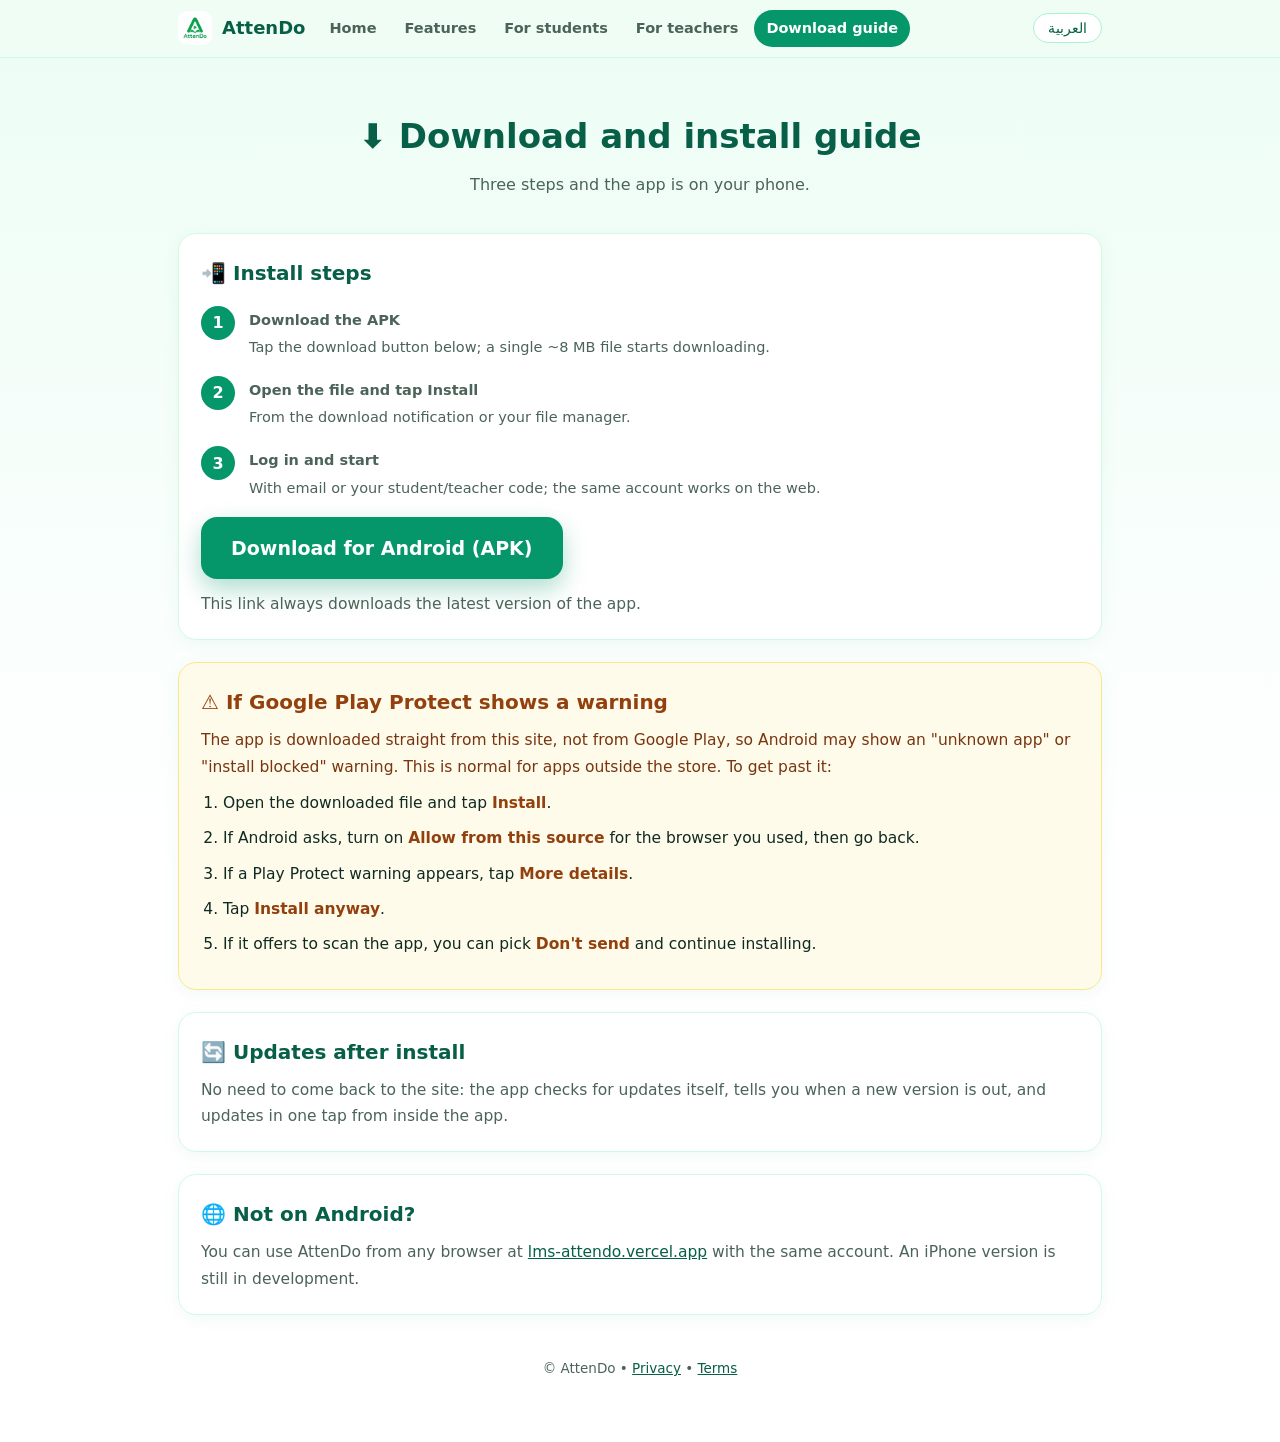
==== download.html @ b5627532 "Add download page" ====
<!DOCTYPE html>
<html lang="ar" dir="rtl">
<head>
<meta charset="UTF-8">
<meta name="viewport" content="width=device-width, initial-scale=1">
<title>دليل تحميل AttenDo | التثبيت خطوة بخطوة</title>
<meta name="description" content="خطوات تحميل وتثبيت تطبيق أتيندو على أندرويد، وتخطي تحذير Play Protect. Step-by-step AttenDo Android install guide.">
<meta name="theme-color" content="#059669">
<link rel="icon" href="[data-uri]">
<link rel="stylesheet" href="assets/style.css">
</head>
<body>
<header class="hdr"><div class="bar">
  <a class="brand" href="index.html"><img src="[data-uri]" alt="AttenDo"><span>AttenDo</span></a>
  <nav class="nav">
    <a href="index.html"><span data-l="ar">الرئيسية</span><span data-l="en">Home</span></a>
    <a href="features.html"><span data-l="ar">المميزات</span><span data-l="en">Features</span></a>
    <a href="student.html"><span data-l="ar">للطالب</span><span data-l="en">For students</span></a>
    <a href="teacher.html"><span data-l="ar">للمعلم</span><span data-l="en">For teachers</span></a>
    <a href="download.html"><span data-l="ar">دليل التحميل</span><span data-l="en">Download guide</span></a>
  </nav>
  <button class="lang" id="lang" type="button">English</button>
</div></header>

<div class="wrap">
  <div class="pgh">
    <h1>⬇️ <span data-l="ar">دليل التحميل والتثبيت</span><span data-l="en">Download and install guide</span></h1>
    <p><span data-l="ar">ثلاث خطوات ويكون التطبيق على موبايلك.</span><span data-l="en">Three steps and the app is on your phone.</span></p>
  </div>

  <section class="card" style="margin-top:26px">
    <h2>📲 <span data-l="ar">خطوات التثبيت</span><span data-l="en">Install steps</span></h2>
    <div class="step"><div class="n">1</div><div class="t">
      <b><span data-l="ar">حمّل ملف APK</span><span data-l="en">Download the APK</span></b>
      <span><span data-l="ar">اضغط زر التحميل تحت، وهيبدأ تنزيل ملف واحد حوالي 8 ميجا.</span><span data-l="en">Tap the download button below; a single ~8 MB file starts downloading.</span></span>
    </div></div>
    <div class="step"><div class="n">2</div><div class="t">
      <b><span data-l="ar">افتح الملف واضغط تثبيت</span><span data-l="en">Open the file and tap Install</span></b>
      <span><span data-l="ar">من إشعارات التحميل أو من مدير الملفات.</span><span data-l="en">From the download notification or your file manager.</span></span>
    </div></div>
    <div class="step"><div class="n">3</div><div class="t">
      <b><span data-l="ar">سجّل دخولك وابدأ</span><span data-l="en">Log in and start</span></b>
      <span><span data-l="ar">بالبريد أو بكود الطالب/المعلم، ونفس الحساب يعمل على المتصفح.</span><span data-l="en">With email or your student/teacher code; the same account works on the web.</span></span>
    </div></div>
    <div class="cta-row" style="justify-content:flex-start;margin-top:10px">
      <a class="btn" href="https://github.com/edumahmoud/attendo-releases/releases/latest/download/AttenDo.apk" rel="noopener">
        <span data-l="ar">تحميل للأندرويد (APK)</span><span data-l="en">Download for Android (APK)</span>
      </a>
    </div>
    <p class="meta" style="text-align:start"><span data-l="ar">الرابط دايمًا بينزّل آخر إصدار من التطبيق.</span><span data-l="en">This link always downloads the latest version of the app.</span></p>
  </section>

  <section class="card warn">
    <h2>⚠️ <span data-l="ar">لو ظهرت رسالة من Google Play Protect</span><span data-l="en">If Google Play Protect shows a warning</span></h2>
    <p><span data-l="ar">التطبيق بيتحمل مباشرة من الموقع مش من متجر Google Play، فأندرويد ممكن يعرض تحذير "تطبيق غير معروف" أو "تم حظر التثبيت". ده طبيعي لأي تطبيق خارج المتجر ولا يعني إن فيه مشكلة. خطوات التخطي:</span><span data-l="en">The app is downloaded straight from this site, not from Google Play, so Android may show an "unknown app" or "install blocked" warning. This is normal for apps outside the store. To get past it:</span></p>
    <ol data-l="ar">
      <li>افتح الملف بعد التحميل واضغط <b>تثبيت</b>.</li>
      <li>لو طلب أندرويد السماح، فعّل <b>السماح من هذا المصدر</b> (للمتصفح اللي حمّلت منه) ثم ارجع.</li>
      <li>لو ظهر تحذير Play Protect، اضغط <b>مزيد من التفاصيل</b> (More details).</li>
      <li>اضغط <b>التثبيت على أي حال</b> (Install anyway).</li>
      <li>لو ظهر "فحص التطبيق"، ممكن تختار <b>عدم الإرسال</b> (Don't send) ثم تكمل التثبيت.</li>
    </ol>
    <ol data-l="en">
      <li>Open the downloaded file and tap <b>Install</b>.</li>
      <li>If Android asks, turn on <b>Allow from this source</b> for the browser you used, then go back.</li>
      <li>If a Play Protect warning appears, tap <b>More details</b>.</li>
      <li>Tap <b>Install anyway</b>.</li>
      <li>If it offers to scan the app, you can pick <b>Don't send</b> and continue installing.</li>
    </ol>
  </section>

  <section class="card">
    <h2>🔄 <span data-l="ar">التحديثات بعد التثبيت</span><span data-l="en">Updates after install</span></h2>
    <p><span data-l="ar">مش هتحتاج ترجع للموقع كل مرة: التطبيق بيفحص التحديثات بنفسه وبيبلغك لما يبقى فيه إصدار جديد، والتحديث بضغطة واحدة من داخل التطبيق.</span><span data-l="en">No need to come back to the site: the app checks for updates itself, tells you when a new version is out, and updates in one tap from inside the app.</span></p>
  </section>

  <section class="card">
    <h2>🌐 <span data-l="ar">مش أندرويد؟</span><span data-l="en">Not on Android?</span></h2>
    <p><span data-l="ar">تقدر تستخدم أتيندو من أي متصفح على <a href="https://lms-attendo.vercel.app">lms-attendo.vercel.app</a> بنفس الحساب. نسخة الآيفون لسه تحت التطوير.</span><span data-l="en">You can use AttenDo from any browser at <a href="https://lms-attendo.vercel.app">lms-attendo.vercel.app</a> with the same account. An iPhone version is still in development.</span></p>
  </section>

  <footer>
    <span data-l="ar">© AttenDo أتيندو • <a href="https://lms-attendo.vercel.app/privacy">الخصوصية</a> • <a href="https://lms-attendo.vercel.app/terms">الشروط</a></span>
    <span data-l="en">© AttenDo • <a href="https://lms-attendo.vercel.app/privacy">Privacy</a> • <a href="https://lms-attendo.vercel.app/terms">Terms</a></span>
  </footer>
</div>
<script src="assets/site.js"></script>
</body>
</html>
---- assets/style.css ----
*{box-sizing:border-box;margin:0;padding:0}
:root{--g:#059669;--gd:#065f46;--bl:#0369a1;--bg:#f0fdf4;--ink:#0f2a22;--mut:#4b6358;--line:#d1fae5}
body{font-family:system-ui,-apple-system,"Segoe UI",Tahoma,Arial,sans-serif;background:linear-gradient(180deg,#ecfdf5 0%,#fff 60%);color:var(--ink);line-height:1.7;min-height:100vh}
.wrap{max-width:960px;margin:0 auto;padding:16px 18px 60px}
a{color:var(--gd)}

/* header */
.hdr{position:sticky;top:0;z-index:50;background:rgba(240,253,244,.92);backdrop-filter:blur(8px);border-bottom:1px solid var(--line)}
.hdr .bar{max-width:960px;margin:0 auto;padding:10px 18px;display:flex;align-items:center;gap:12px;flex-wrap:wrap}
.brand{display:flex;align-items:center;gap:10px;font-weight:800;color:var(--gd);text-decoration:none;font-size:18px}
.brand img{width:34px;height:34px;border-radius:9px}
.nav{display:flex;gap:4px;flex:1;overflow-x:auto;scrollbar-width:none}
.nav::-webkit-scrollbar{display:none}
.nav a{white-space:nowrap;text-decoration:none;color:var(--mut);font-weight:600;font-size:14.5px;padding:6px 12px;border-radius:999px}
.nav a.on{background:var(--g);color:#fff}
.nav a:not(.on):hover{background:#d1fae5;color:var(--gd)}
.lang{border:1px solid #a7f3d0;background:#fff;color:var(--gd);border-radius:999px;padding:6px 14px;font-size:14px;cursor:pointer;flex:none}

/* hero */
.hero{text-align:center;padding:40px 0 22px}
.hero img{width:108px;height:108px;border-radius:26px;box-shadow:0 14px 34px rgba(5,150,105,.28)}
h1{font-size:34px;margin:16px 0 6px;color:var(--gd)}
.sub{color:var(--mut);font-size:17px;max-width:560px;margin:0 auto 24px}
.btn{display:inline-flex;align-items:center;gap:12px;background:var(--g);color:#fff;text-decoration:none;font-weight:700;font-size:19px;padding:15px 30px;border-radius:16px;box-shadow:0 10px 24px rgba(5,150,105,.32);transition:transform .15s,background .15s;border:0;cursor:pointer}
.btn:hover{background:var(--gd);transform:translateY(-2px)}
.btn svg{width:26px;height:26px;fill:#fff;flex:none}
.btn.ghost{background:#fff;color:var(--gd);border:2px solid var(--g);box-shadow:none;font-size:16px;padding:12px 22px}
.btn.ghost:hover{background:#ecfdf5}
.meta{color:var(--mut);font-size:14px;margin-top:12px}
.cta-row{display:flex;gap:12px;justify-content:center;flex-wrap:wrap;margin-top:26px}

/* generic cards & sections */
.card{background:#fff;border:1px solid var(--line);border-radius:18px;padding:22px;margin-top:22px;box-shadow:0 4px 18px rgba(5,150,105,.06)}
.card h2{font-size:20px;color:var(--gd);margin-bottom:8px}
.card h3{font-size:17px;color:var(--gd);margin:14px 0 4px}
.card p{color:var(--mut);font-size:15.5px}
ol,ul.pad{padding-inline-start:22px;margin-top:10px}
ol li,ul.pad li{margin:9px 0;font-size:15.5px;color:var(--ink)}
ol li b,ul.pad li b{color:var(--gd)}
.warn{background:#fffbeb;border-color:#fde68a}
.warn h2{color:#92400e}
.warn p{color:#78350f}
.warn li b{color:#92400e}
.sec{margin-top:46px}
.sec>h2{font-size:26px;color:var(--gd);text-align:center}
.sec>p.lead{color:var(--mut);text-align:center;max-width:600px;margin:6px auto 22px}
.pgh{padding:34px 0 8px;text-align:center}
.pgh h1{margin-top:0}
.pgh p{color:var(--mut);max-width:620px;margin:6px auto 0}
footer{text-align:center;color:var(--mut);font-size:13.5px;margin-top:40px;line-height:2}

/* i18n */
[data-l]{display:none}
html[lang=ar] [data-l=ar],html[lang=en] [data-l=en]{display:revert}

/* carousel */
.car{position:relative;margin-top:18px}
.car .view{overflow:hidden;border-radius:22px}
.car .track{display:flex;transition:transform .35s ease}
html[dir=rtl] .car .track{direction:ltr}
.car .slide{flex:0 0 100%;padding:4px}
.fcard{background:linear-gradient(135deg,#065f46,#059669);color:#fff;border-radius:20px;padding:30px 26px;min-height:230px;display:flex;flex-direction:column;gap:10px;box-shadow:0 14px 34px rgba(5,150,105,.25);cursor:pointer;border:0;text-align:start;width:100%;font:inherit}
.fcard:hover{filter:brightness(1.06)}
.fcard .ic{font-size:40px}
.fcard h3{font-size:23px}
.fcard p{opacity:.95;font-size:15.5px}
.fcard .more{margin-top:auto;font-weight:700;font-size:14.5px;background:rgba(255,255,255,.18);align-self:flex-start;padding:6px 16px;border-radius:999px}
.car .arr{position:absolute;top:50%;transform:translateY(-50%);width:40px;height:40px;border-radius:50%;border:1px solid var(--line);background:#fff;color:var(--gd);font-size:20px;cursor:pointer;z-index:5;box-shadow:0 4px 12px rgba(5,150,105,.15);display:flex;align-items:center;justify-content:center;line-height:1}
.car .arr:hover{background:#ecfdf5}
.car .prev{inset-inline-start:-6px}
.car .next{inset-inline-end:-6px}
.dots{display:flex;gap:7px;justify-content:center;margin-top:14px}
.dots button{width:9px;height:9px;border-radius:50%;border:0;background:#bbf7d0;cursor:pointer;padding:0}
.dots button.on{background:var(--g);width:24px;border-radius:99px}

/* feature explorer */
.crumbs{display:flex;flex-wrap:wrap;gap:6px;align-items:center;margin:26px 0 4px;font-size:14.5px}
.crumbs button{border:0;background:#fff;color:var(--gd);font-weight:700;cursor:pointer;padding:5px 12px;border-radius:999px;border:1px solid var(--line);font-size:14px}
.crumbs button:hover{background:#ecfdf5}
.crumbs span.sep{color:var(--mut)}
.fnode{margin-top:14px}
.fnode .fhead{background:#fff;border:1px solid var(--line);border-radius:18px;padding:22px;box-shadow:0 4px 18px rgba(5,150,105,.06)}
.fnode .fhead .ic{font-size:34px}
.fnode .fhead h2{font-size:23px;color:var(--gd);margin:6px 0 4px}
.fnode .fhead>p{color:var(--mut);font-size:15.5px}
.fnode .pts{margin:14px 0 0;padding-inline-start:20px}
.fnode .pts li{margin:7px 0;font-size:15px}
.kids{display:grid;grid-template-columns:repeat(auto-fill,minmax(220px,1fr));gap:14px;margin-top:18px}
.kid{background:#fff;border:1px solid var(--line);border-radius:16px;padding:16px;cursor:pointer;font:inherit;text-align:start;transition:border .15s,transform .15s;box-shadow:0 3px 12px rgba(5,150,105,.05)}
.kid:hover{border-color:var(--g);transform:translateY(-2px)}
.kid .ic{font-size:26px}
.kid h4{font-size:16px;color:var(--gd);margin:6px 0 3px}
.kid p{color:var(--mut);font-size:13.5px;line-height:1.55}
.kid .go{color:var(--g);font-weight:700;font-size:13px;margin-top:8px;display:block}

/* phone mockups */
.star{background:linear-gradient(135deg,#065f46,#059669);color:#fff;border-radius:22px;padding:24px 20px;display:grid;grid-template-columns:1fr;gap:18px;align-items:center;box-shadow:0 14px 34px rgba(5,150,105,.28)}
.star h3{font-size:22px;margin-bottom:6px}.star p{opacity:.95;font-size:16px}
.star ul{margin:10px 0 0;padding-inline-start:20px}.star li{margin:5px 0;font-size:15.5px}
.tag{display:inline-block;background:#fde68a;color:#78350f;font-weight:700;font-size:13px;padding:3px 12px;border-radius:999px;margin-bottom:10px}
.phones{display:grid;grid-template-columns:repeat(auto-fit,minmax(210px,1fr));gap:26px 14px;justify-items:center;margin-top:24px}
.pf{margin:0;text-align:center;width:min(100%,250px)}
.pf figcaption{margin-top:10px;font-weight:700;color:var(--gd);font-size:15px}
.star .pf figcaption{color:#fff}
.ph{background:#0f172a;border-radius:34px;padding:9px;box-shadow:0 18px 40px rgba(15,23,42,.28);position:relative}
.nt{position:absolute;top:9px;left:50%;transform:translateX(-50%);width:70px;height:16px;background:#0f172a;border-radius:0 0 12px 12px;z-index:3}
.sc{background:#f8fafc;border-radius:26px;height:470px;overflow:hidden;display:flex;flex-direction:column;text-align:start;color:#0f172a;direction:inherit}
.ab{background:var(--bl);color:#fff;padding:26px 14px 10px;font-size:14px}
.bd{flex:1;padding:10px;overflow:hidden;display:flex;flex-direction:column;gap:8px}
.bd.c{align-items:center;text-align:center}
.bn{display:flex;border-top:1px solid #e2e8f0;background:#fff;padding:5px 0}
.bn div{flex:1;text-align:center;color:#64748b}.bn em{display:block;font-style:normal;font-size:15px}.bn small{font-size:9px}
.bn .on{color:var(--bl);font-weight:700}
.row3{display:flex;gap:6px}.st{flex:1;background:#fff;border:1px solid #e2e8f0;border-radius:10px;padding:7px 4px;text-align:center}
.st b{display:block;font-size:16px;color:var(--bl)}.st small{font-size:9px;display:block;white-space:nowrap;color:#64748b}
.cd{background:#fff;border:1px solid #e2e8f0;border-radius:12px;padding:9px 10px;font-size:11.5px}
.cd h4{font-size:12px;color:#0f172a;margin-bottom:4px}.cd p{margin:3px 0;color:#334155}
.hi{font-weight:700;font-size:14px}
.pb{height:7px;background:#e2e8f0;border-radius:9px;overflow:hidden;margin:4px 0}.pb i{display:block;height:100%;background:var(--g)}
.bd small{font-size:10.5px;color:#64748b}
.tm{align-self:center;background:#fef3c7;color:#92400e;border-radius:999px;padding:2px 12px;font-size:12px;font-weight:700}
.q h4{font-size:12.5px;margin-bottom:8px}
.op{border:1px solid #cbd5e1;border-radius:9px;padding:7px 9px;margin:5px 0;font-size:12px;background:#fff}
.op.sel{border-color:var(--g);background:#ecfdf5;color:#065f46;font-weight:700}
.btn2{background:var(--g);color:#fff;text-align:center;border-radius:10px;padding:8px;font-weight:700;font-size:12.5px}
.btn2.sm{padding:6px;font-size:11.5px}
.qr{width:128px;height:128px;margin:6px 0;border-radius:8px;background:conic-gradient(#0f172a 25%,#fff 0 50%,#0f172a 0 75%,#fff 0) 0 0/16px 16px;border:6px solid #fff;box-shadow:0 0 0 1px #cbd5e1}
.ag{display:flex;flex-wrap:wrap;align-items:center;gap:4px 6px}.ag b{font-size:12px;flex:1}.ag small{width:100%}
.ag.off{opacity:.65}
.bg{background:#d1fae5;color:#065f46;border-radius:999px;font-size:9.5px;padding:1px 8px;font-weight:700}.bg.g{background:#e2e8f0;color:#475569}
.bars{display:flex;align-items:flex-end;gap:6px;height:70px}.bars i{flex:1;background:var(--bl);border-radius:4px 4px 0 0}
.rw{display:flex;justify-content:space-between;padding:6px 0;border-bottom:1px solid #f1f5f9;font-size:12px}.rw:last-child{border:0}.rw b{color:var(--bl)}
.note{text-align:center;color:var(--mut);font-size:12.5px;margin-top:14px}

/* steps for download page */
.step{display:flex;gap:14px;align-items:flex-start;margin:16px 0}
.step .n{flex:none;width:34px;height:34px;border-radius:50%;background:var(--g);color:#fff;font-weight:800;display:flex;align-items:center;justify-content:center}
.step .t b{color:var(--gd);display:block;font-size:16px}
.step .t span{color:var(--mut);font-size:14.5px}

@media(min-width:760px){
  .star{grid-template-columns:1.1fr .9fr;padding:30px}
  .star .pf{justify-self:center}
  .car .prev{inset-inline-start:-16px}
  .car .next{inset-inline-end:-16px}
}
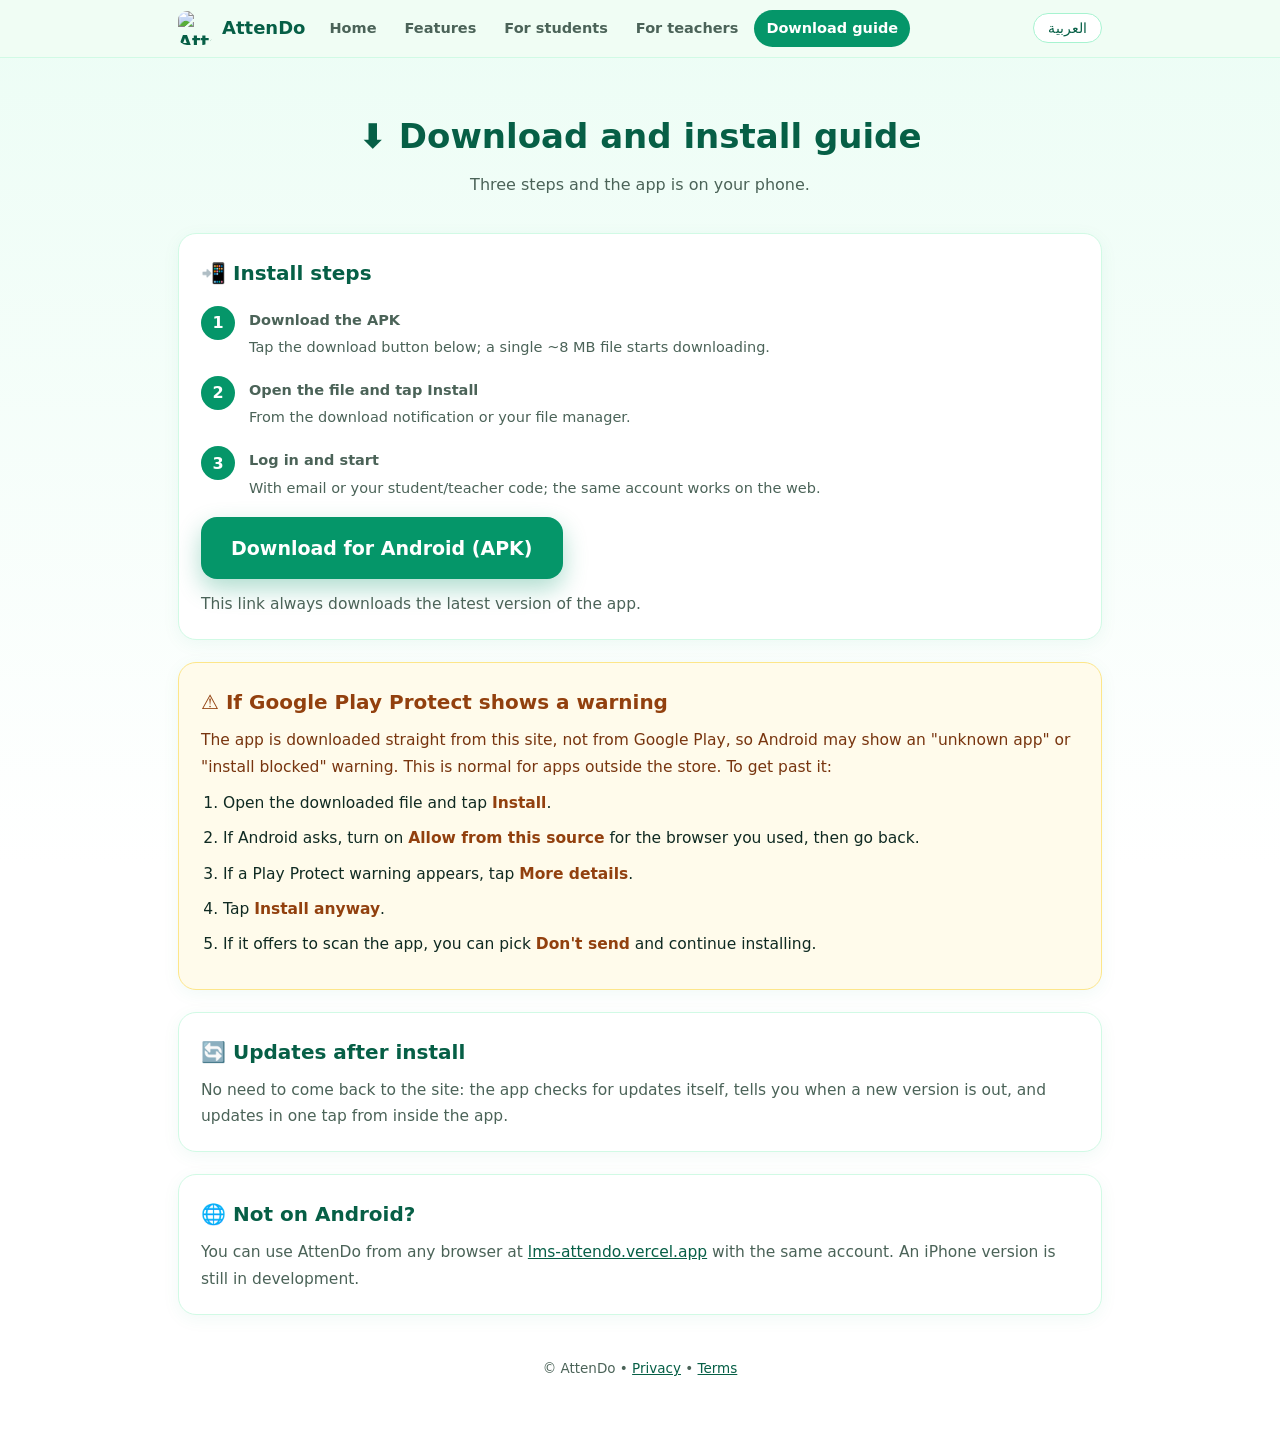
==== commit 09aa68a0: "Load logo live from the app" ====
--- a/download.html
+++ b/download.html
@@ -6,12 +6,12 @@
 <title>دليل تحميل AttenDo | التثبيت خطوة بخطوة</title>
 <meta name="description" content="خطوات تحميل وتثبيت تطبيق أتيندو على أندرويد، وتخطي تحذير Play Protect. Step-by-step AttenDo Android install guide.">
 <meta name="theme-color" content="#059669">
-<link rel="icon" href="[data-uri]">
+<link rel="icon" href="https://lms-attendo.vercel.app/api/icon/32">
 <link rel="stylesheet" href="assets/style.css">
 </head>
 <body>
 <header class="hdr"><div class="bar">
-  <a class="brand" href="index.html"><img src="[data-uri]" alt="AttenDo"><span>AttenDo</span></a>
+  <a class="brand" href="index.html"><img src="https://lms-attendo.vercel.app/api/icon/192" alt="AttenDo"><span>AttenDo</span></a>
   <nav class="nav">
     <a href="index.html"><span data-l="ar">الرئيسية</span><span data-l="en">Home</span></a>
     <a href="features.html"><span data-l="ar">المميزات</span><span data-l="en">Features</span></a>
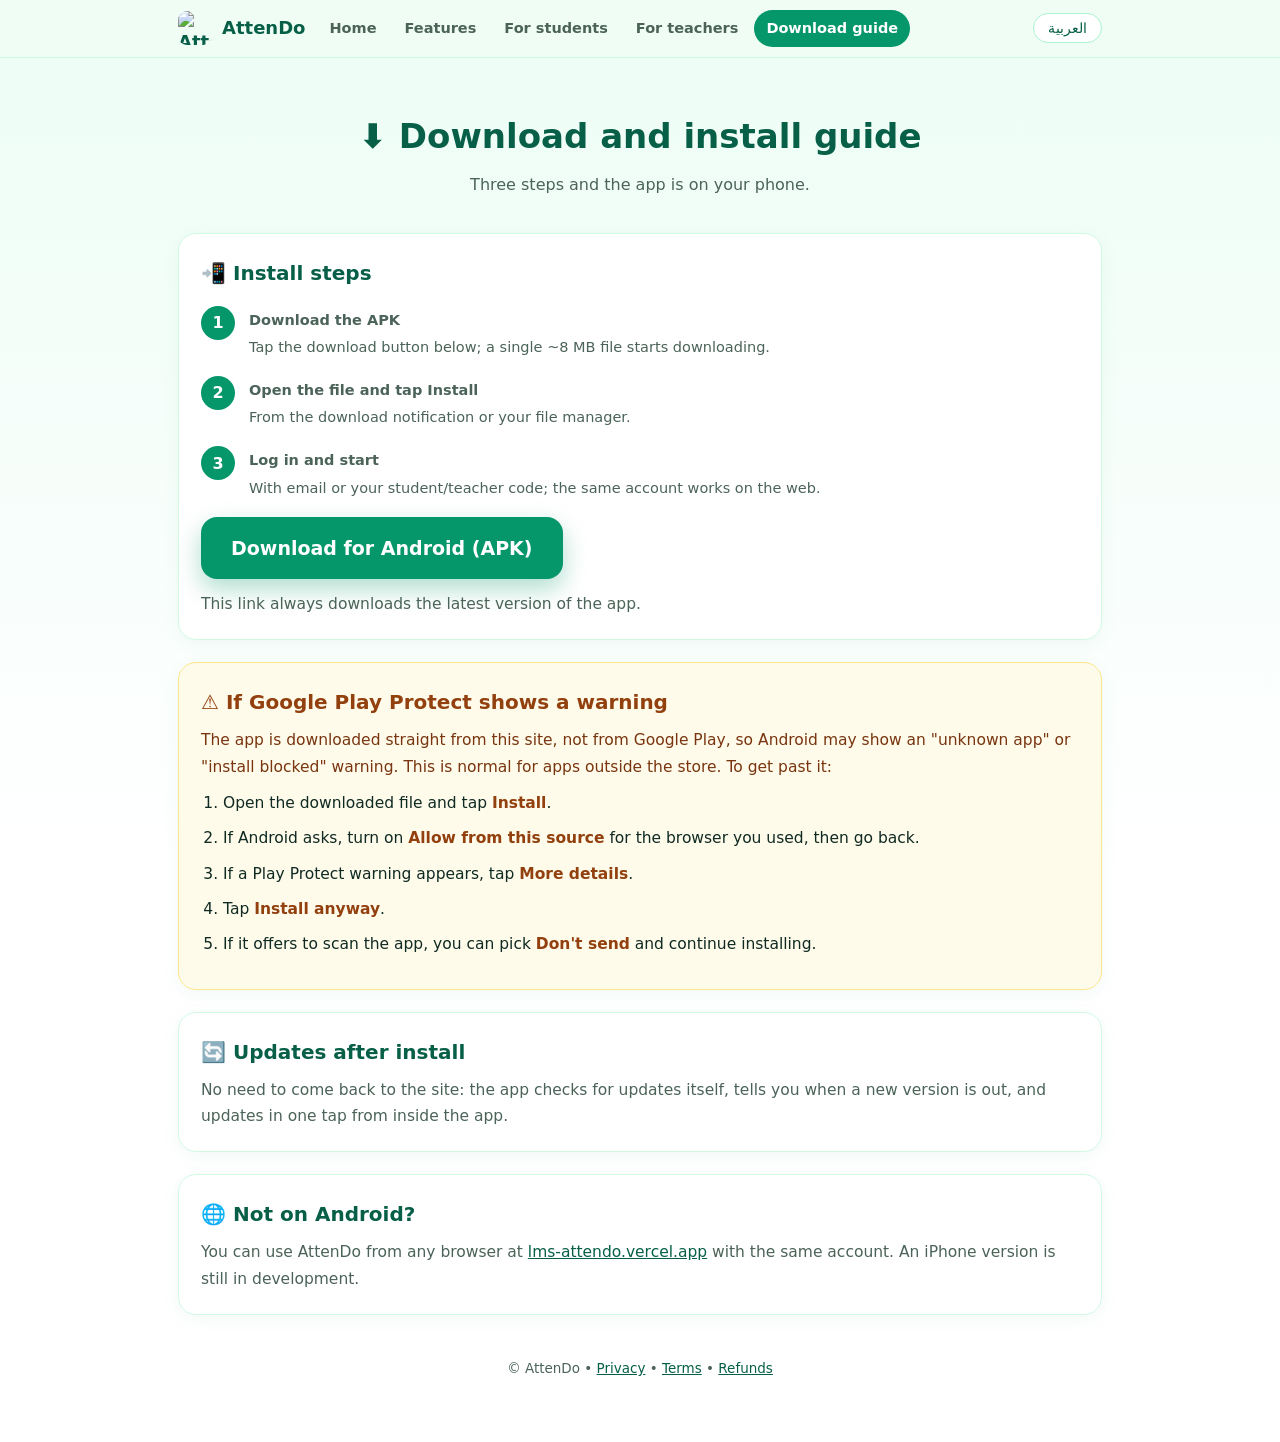
==== commit 31942fd9: "Add refund policy link to footer Added refund link to footer in both Arabic and English." ====
--- a/download.html
+++ b/download.html
@@ -80,8 +80,8 @@
   </section>
 
   <footer>
-    <span data-l="ar">© AttenDo أتيندو • <a href="https://lms-attendo.vercel.app/privacy">الخصوصية</a> • <a href="https://lms-attendo.vercel.app/terms">الشروط</a></span>
-    <span data-l="en">© AttenDo • <a href="https://lms-attendo.vercel.app/privacy">Privacy</a> • <a href="https://lms-attendo.vercel.app/terms">Terms</a></span>
+    <span data-l="ar">© AttenDo أتيندو • <a href="https://lms-attendo.vercel.app/privacy">الخصوصية</a> • <a href="https://lms-attendo.vercel.app/terms">الشروط</a> • <a href="https://lms-attendo.vercel.app/refund">الاسترجاع</a></span>
+    <span data-l="en">© AttenDo • <a href="https://lms-attendo.vercel.app/privacy">Privacy</a> • <a href="https://lms-attendo.vercel.app/terms">Terms</a> • <a href="https://lms-attendo.vercel.app/refund">Refunds</a></span>
   </footer>
 </div>
 <script src="assets/site.js"></script>
--- a/assets/style.css
+++ b/assets/style.css
@@ -144,3 +144,5 @@
   .car .prev{inset-inline-start:-16px}
   .car .next{inset-inline-end:-16px}
 }
+
+@media(max-width:640px){.hdr .bar{padding:8px 12px;gap:8px}.hdr .brand{order:1}.hdr .lang{order:2;margin-inline-start:auto}.nav{order:3;flex:1 1 100%;flex-wrap:wrap;overflow:visible;gap:4px}.nav a{font-size:13.5px;padding:5px 10px}}
